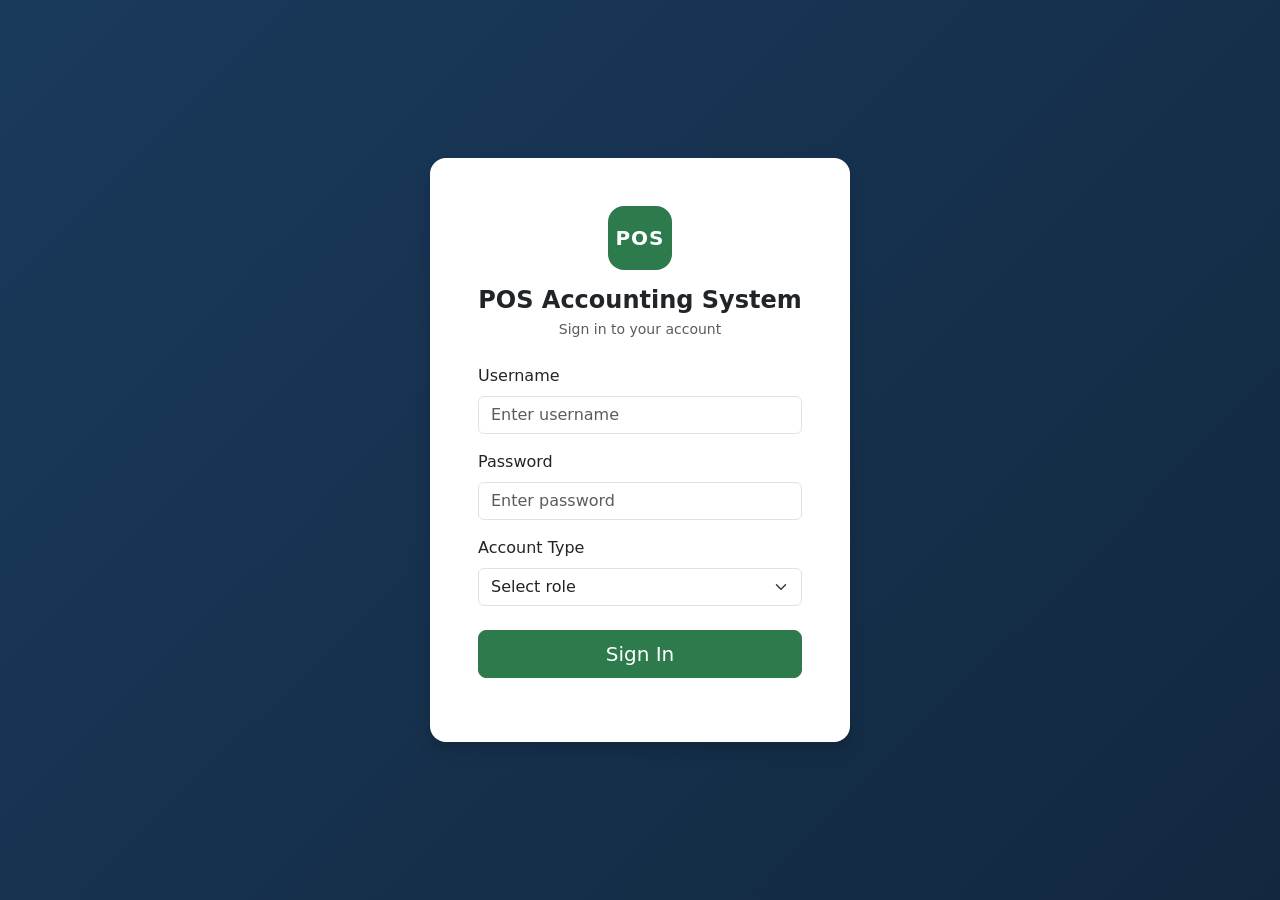
==== index.html @ 7e7773ce "First Commit" ====
<!DOCTYPE html>
<html lang="en">
<head>
  <meta charset="UTF-8">
  <meta name="viewport" content="width=device-width, initial-scale=1.0">
  <title>Login | POS Accounting System</title>
  <link href="https://cdn.jsdelivr.net/npm/bootstrap@5.3.3/dist/css/bootstrap.min.css" rel="stylesheet">
  <link href="css/style.css" rel="stylesheet">
</head>
<body class="login-body">

  <div class="container d-flex justify-content-center align-items-center min-vh-100">
    <div class="card login-card shadow">
      <div class="card-body p-4 p-md-5">
        <div class="text-center mb-4">
          <div class="brand-badge mx-auto mb-3">POS</div>
          <h1 class="h4 fw-bold mb-1">POS Accounting System</h1>
          <p class="text-muted small mb-4">Sign in to your account</p>
        </div>

        <form id="loginForm" novalidate>
          <!-- Username -->
          <div class="mb-3">
            <label for="username" class="form-label">Username</label>
            <input type="text" class="form-control" id="username" placeholder="Enter username" required>
            <div class="invalid-feedback" id="usernameError"></div>
          </div>

          <!-- Password -->
          <div class="mb-3">
            <label for="password" class="form-label">Password</label>
            <input type="password" class="form-control" id="password" placeholder="Enter password" required>
            <div class="invalid-feedback" id="passwordError"></div>
          </div>

          <!-- Role -->
          <div class="mb-4">
            <label for="role" class="form-label">Account Type</label>
            <select class="form-select" id="role" required>
              <option value="" selected disabled>Select role</option>
              <option value="admin">Admin</option>
              <option value="manager">Manager</option>
              <option value="cashier">Cashier</option>
            </select>
            <div class="invalid-feedback" id="roleError">Please select your account type.</div>
          </div>

          <div class="d-grid mb-3">
            <button type="submit" class="btn btn-primary btn-lg">Sign In</button>
          </div>
          
          </div>
        </form>
      </div>
    </div>
  </div>

  <script src="js/login.js"></script>
</body>
</html>
---- css/style.css ----
:root {
  --primary: #1a3a5c;
  --primary-dark: #12283f;
  --accent: #2d7a4d;
  --bg: #f2f4f8;
}

* { box-sizing: border-box; }

body {
  margin: 0;
  font-family: 'Segoe UI', system-ui, -apple-system, sans-serif;
}

/* ---------- LOGIN PAGE ---------- */
.login-body {
  background: linear-gradient(135deg, var(--primary) 0%, var(--primary-dark) 100%);
  min-height: 100vh;
}

.brand-badge {
  width: 64px;
  height: 64px;
  display: flex;
  align-items: center;
  justify-content: center;
  border-radius: 16px;
  background: var(--accent);
  color: #fff;
  font-weight: 700;
  font-size: 1.25rem;
  letter-spacing: 1px;
}

.login-card {
  width: 100%;
  max-width: 420px;
  border: none;
  border-radius: 16px;
}

.btn-primary {
  background-color: var(--accent) !important;
  border-color: var(--accent) !important;
}
.btn-primary:hover {
  background-color: #23643f !important;
  border-color: #23643f !important;
}

/* ---------- DASHBOARD ---------- */
.dashboard-body {
  background-color: var(--bg);
}

.sidebar {
  min-height: 100vh;
  background-color: var(--primary);
  color: #fff;
  width: 240px;
}

.sidebar .brand {
  font-weight: 700;
  font-size: 1.1rem;
  color: #fff;
  display: flex;
  align-items: center;
  gap: 10px;
}

.sidebar .brand .brand-badge-sm {
  width: 38px;
  height: 38px;
  display: flex;
  align-items: center;
  justify-content: center;
  border-radius: 10px;
  background: var(--accent);
  color: #fff;
  font-weight: 700;
  font-size: 0.85rem;
}

.sidebar .nav-link {
  color: #c6d2e0;
  border-radius: 8px;
  padding: 10px 16px;
  display: flex;
  align-items: center;
  gap: 10px;
}
.sidebar .nav-link i {
  width: 18px;
  text-align: center;
  font-size: 1rem;
}
.sidebar .nav-link:hover {
  background-color: rgba(255,255,255,0.08);
  color: #fff;
}
.sidebar .nav-link.active {
  background-color: var(--accent);
  color: #fff;
}

.sidebar .role-tag {
  font-size: 0.75rem;
  background: rgba(255,255,255,0.12);
  padding: 4px 10px;
  border-radius: 20px;
}

.main-content {
  flex: 1;
  min-width: 0;
}

.navbar-custom {
  background-color: #fff;
  border-bottom: 1px solid #e5e7eb;
}

.stat-card .icon {
  width: 48px;
  height: 48px;
  display: flex;
  align-items: center;
  justify-content: center;
  border-radius: 12px;
  font-size: 1.4rem;
}
.stat-card .icon i {
  line-height: 1;
}
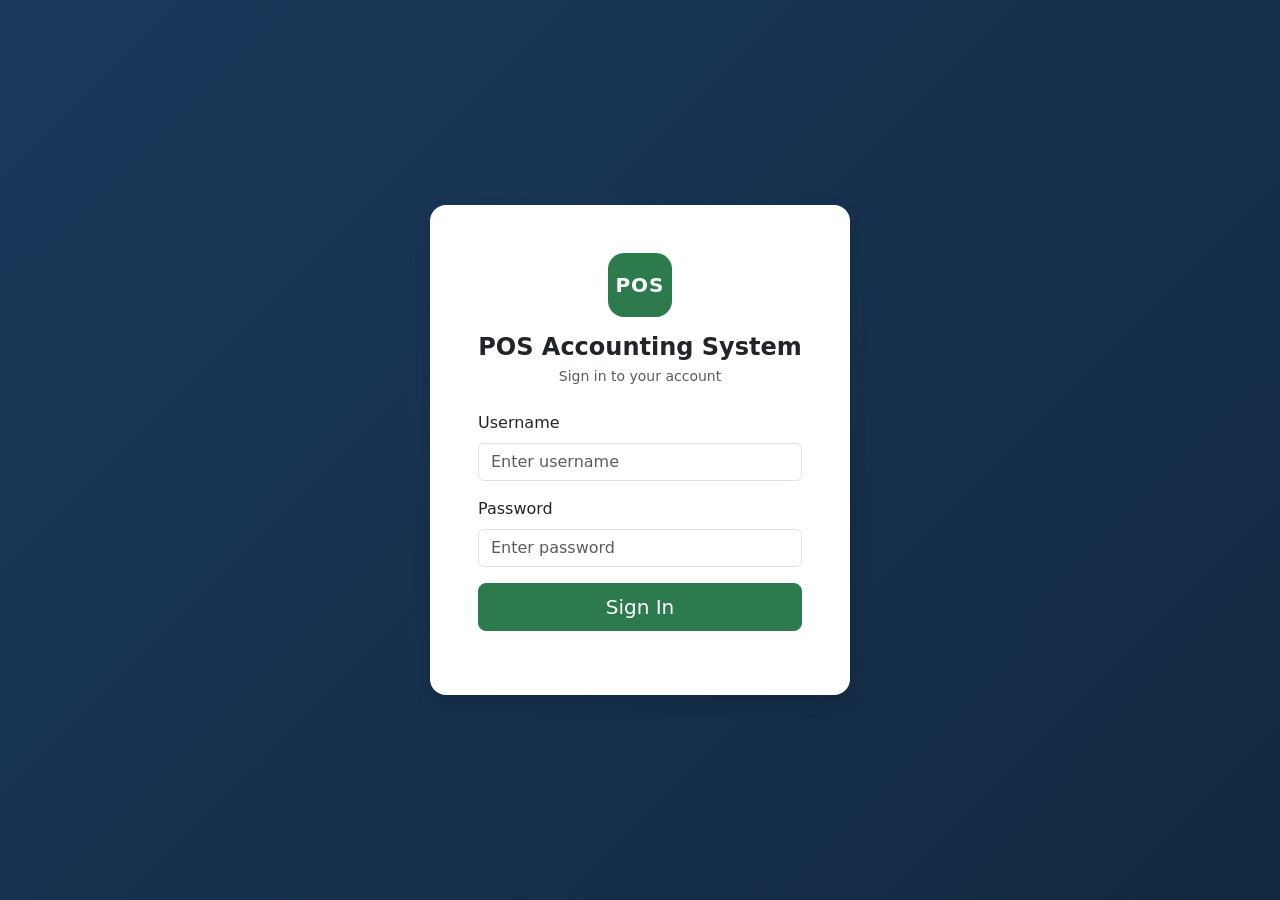
==== commit 233c2a65: "index.html: remove role dropdown (task 4) Role now comes from the DB via login.php; login.js no long" ====
--- a/index.html
+++ b/index.html
@@ -33,25 +33,11 @@
             <div class="invalid-feedback" id="passwordError"></div>
           </div>
 
-          <!-- Role -->
-          <div class="mb-4">
-            <label for="role" class="form-label">Account Type</label>
-            <select class="form-select" id="role" required>
-              <option value="" selected disabled>Select role</option>
-              <option value="admin">Admin</option>
-              <option value="manager">Manager</option>
-              <option value="cashier">Cashier</option>
-            </select>
-            <div class="invalid-feedback" id="roleError">Please select your account type.</div>
-          </div>
-
           <div class="d-grid mb-3">
             <button type="submit" class="btn btn-primary btn-lg">Sign In</button>
           </div>
-          
-          </div>
         </form>
-      </div>
+      </div> 
     </div>
   </div>
 
